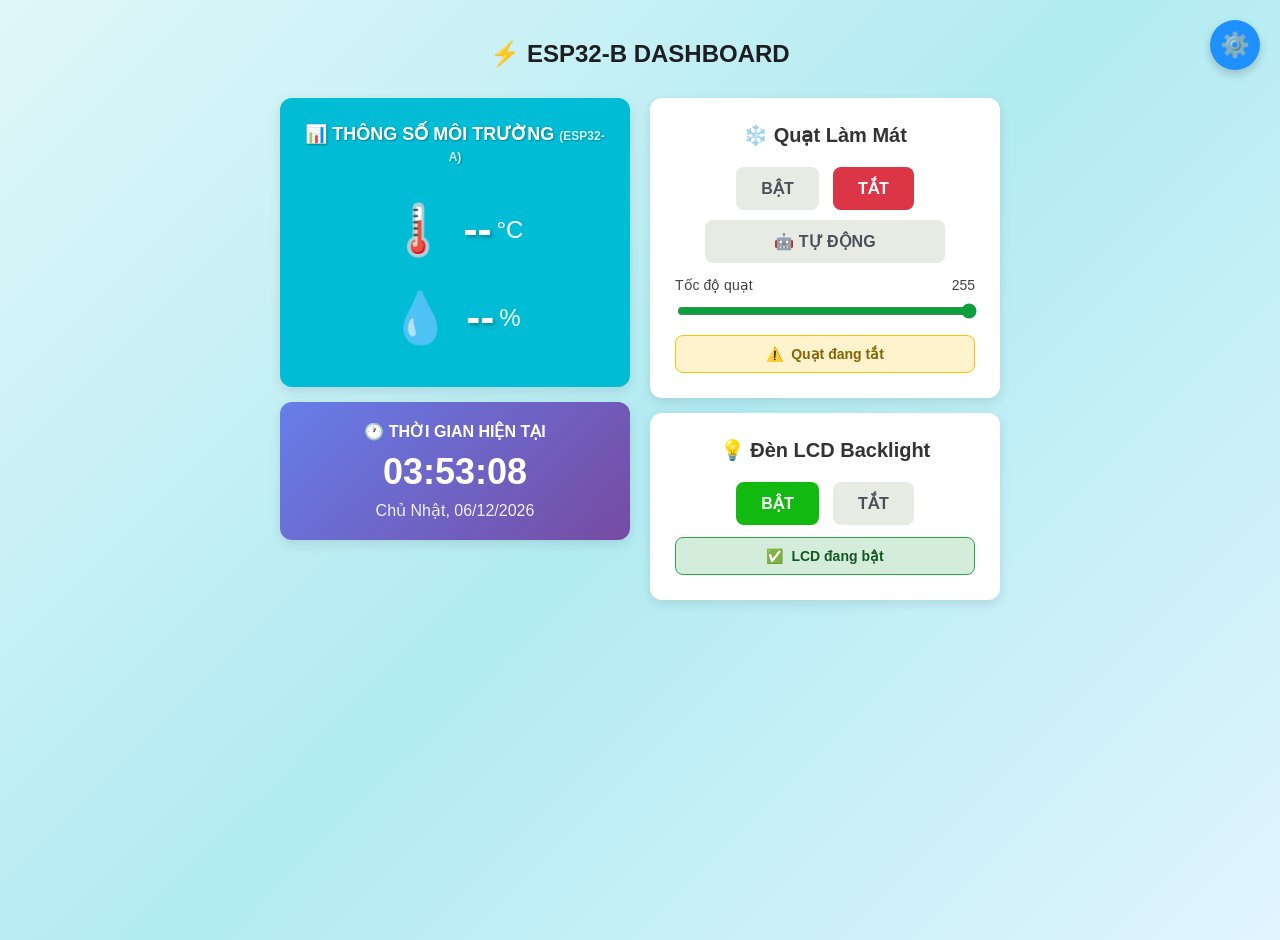
==== YoloUNO_PlatformIO-RTOS_Project_Server/data/index.html @ e5cc4c42 "remaking format with 2 esp" ====
<!DOCTYPE html>
<html lang="vi">
<head>
  <meta charset="UTF-8">
  <meta name="viewport" content="width=device-width, initial-scale=1.0">
  <title>ESP32-B Dashboard</title>
  <style>
    body { font-family: 'Segoe UI', Tahoma, Geneva, Verdana, sans-serif; background: linear-gradient(135deg, #e0f7fa 0%, #b2ebf2 50%, #e1f5fe 100%); margin: 0; padding: 20px; text-align: center; min-height: 100vh; position: relative; }
    h2 { color: #1c1e21; margin-bottom: 30px; }

    /* Settings Button */
    .settings-btn { position: absolute; top: 20px; right: 20px; background: #1e90ff; color: white; border: none; border-radius: 50%; width: 50px; height: 50px; font-size: 24px; cursor: pointer; box-shadow: 0 4px 10px rgba(0,0,0,0.2); transition: all 0.3s ease; z-index: 50; display: flex; align-items: center; justify-content: center; }
    .settings-btn:hover { background: #00bfff; transform: scale(1.1); }

    /* Modal */
    .modal-overlay { display: none; position: fixed; top: 0; left: 0; width: 100%; height: 100%; background: rgba(0,0,0,0.6); z-index: 100; align-items: center; justify-content: center; }
    .modal-content { background: linear-gradient(135deg, #1e90ff, #00bfff); padding: 30px 40px; border-radius: 20px; box-shadow: 0 6px 30px rgba(0,0,0,0.3); width: 90%; max-width: 400px; color: #fff; position: relative; text-align: center; }
    .close-btn { position: absolute; top: 15px; right: 20px; font-size: 28px; cursor: pointer; color: white; opacity: 0.8; transition: 0.3s; }
    .close-btn:hover { opacity: 1; }
    .modal-content h3 { margin-top: 0; font-size: 1.6em; margin-bottom: 20px; }
    .modal-content input[type=text], .modal-content input[type=password] { width: 100%; padding: 12px; border: none; border-radius: 12px; font-size: 1em; margin-bottom: 12px; outline: none; transition: 0.3s; box-sizing: border-box; }
    .modal-content input:focus { box-shadow: 0 0 10px #00ffcc; transform: scale(1.02); }
    .modal-content button[type=submit] { background: #00ffcc; color: #000; font-weight: bold; border: none; border-radius: 20px; padding: 12px 25px; cursor: pointer; transition: 0.3s; font-size: 1em; margin-top: 5px; }
    .modal-content button[type=submit]:hover { background: #00e0b0; transform: scale(1.05); }
    #msg { margin-top: 15px; font-weight: 500; font-size: 1em; }

    /* Dashboard */
    .main-container { display: flex; flex-wrap: wrap; justify-content: center; align-items: flex-start; gap: 20px; max-width: 900px; margin: 0 auto; }
    .left-column { display: flex; flex-direction: column; gap: 15px; }
    .sensor-card { border-radius: 12px; box-shadow: 0 4px 12px rgba(0,0,0,0.1); padding: 25px; width: 350px; box-sizing: border-box; display: flex; flex-direction: column; justify-content: center; color: white; transition: background-color 0.5s ease; background-color: #00bcd4; }
    .sensor-title { font-size: 18px; font-weight: bold; margin-bottom: 20px; text-shadow: 1px 1px 2px rgba(0,0,0,0.3); }
    .sensor-row { display: flex; align-items: center; justify-content: center; margin: 15px 0; }
    .sensor-icon { font-size: 50px; margin-right: 15px; }
    .sensor-value { font-size: 42px; font-weight: bold; text-shadow: 2px 2px 4px rgba(0,0,0,0.3); }
    .sensor-unit { font-size: 24px; margin-left: 5px; }
    .clock-card { background: linear-gradient(135deg, #667eea 0%, #764ba2 100%); border-radius: 12px; box-shadow: 0 4px 12px rgba(0,0,0,0.1); padding: 20px; width: 350px; box-sizing: border-box; color: white; }
    .clock-title { font-size: 16px; font-weight: bold; margin-bottom: 10px; }
    .clock-time { font-size: 36px; font-weight: bold; }
    .clock-date { font-size: 16px; margin-top: 8px; opacity: 0.9; }
    .controls-column { display: flex; flex-direction: column; gap: 15px; }
    .card { background-color: white; border-radius: 12px; box-shadow: 0 4px 12px rgba(0,0,0,0.1); padding: 25px; width: 350px; box-sizing: border-box; }
    .device-name { font-size: 20px; font-weight: bold; color: #333; margin-bottom: 20px; }
    .btn { border: none; border-radius: 8px; padding: 12px 25px; font-size: 16px; font-weight: bold; cursor: pointer; transition: 0.2s; margin: 0 5px; }
    .btn-on  { background-color: #e8ebe4; color: #4b4f56; }
    .btn-off { background-color: #e8ebe4; color: #4b4f56; }
    .btn-auto { background-color: #e8ebe4; color: #4b4f56; margin-top: 10px; width: 80%; padding: 12px; }
    .btn-on.active   { background-color: #11b911; color: white; }
    .btn-off.active  { background-color: #dc3545; color: white; }
    .btn-auto.active { background-color: #00bcd4; color: white; }
    .btn:active { transform: scale(0.95); }
    .alert-box { margin-top: 12px; padding: 10px 15px; border-radius: 8px; font-size: 14px; font-weight: 600; display: flex; align-items: center; gap: 8px; justify-content: center; }
    .alert-warning { background-color: #fff3cd; color: #856404; border: 1px solid #ffc107; }
    .alert-ok      { background-color: #d4edda; color: #155724; border: 1px solid #28a745; }
    .alert-info    { background-color: #cce5ff; color: #004085; border: 1px solid #b8daff; }
    .slider-wrap { margin-top: 14px; text-align: left; }
    .slider-label { display: flex; justify-content: space-between; font-size: 14px; color: #444; margin-bottom: 8px; }
    .slider-input { width: 100%; accent-color: #0d9f3d; }
    @keyframes fadeIn { from {opacity:0;} to {opacity:1;} }
  </style>
</head>
<body>

  <button class="settings-btn" id="openSettingsBtn" title="Cài đặt WiFi & CoreIOT">⚙️</button>

  <h2>⚡ ESP32-B DASHBOARD</h2>

  <!-- Modal Cài Đặt -->
  <div class="modal-overlay" id="settingsModal">
    <div class="modal-content">
      <span class="close-btn" id="closeSettingsBtn">&times;</span>
      <h3>⚙️ Cấu hình thiết bị</h3>
      <form id="ConfigForm">
          <input name="ssid"     id="ssid"   type="text"     placeholder="📶 Tên Wi-Fi (SSID)" required>
          <input name="password" id="pass"   type="password" placeholder="🔒 Mật khẩu (bỏ trống nếu không có)">
          <input name="token"    id="token"  type="text"     placeholder="🔑 TOKEN CORE IOT" required>
          <input name="server"   id="server" type="text"     placeholder="🌐 Máy chủ (VD: 192.168.1.100)" required>
          <input name="port"     id="port"   type="text"     placeholder="⚡ Cổng (VD: 1883)" required>
          <button type="submit">🚀 Lưu & Kết nối</button>
      </form>
      <div id="msg"></div>
    </div>
  </div>

  <!-- Dashboard chính -->
  <div class="main-container">
    <div class="left-column">
      <!-- Sensor Card (dữ liệu từ ESP32-A qua CoreIOT) -->
      <div class="sensor-card" id="sensorCard">
        <div class="sensor-title">📊 THÔNG SỐ MÔI TRƯỜNG <span style="font-size:12px;opacity:0.8;">(ESP32-A)</span></div>
        <div class="sensor-row">
          <span class="sensor-icon">🌡️</span>
          <span class="sensor-value" id="tempValue">--</span>
          <span class="sensor-unit">°C</span>
        </div>
        <div class="sensor-row">
          <span class="sensor-icon">💧</span>
          <span class="sensor-value" id="humidValue">--</span>
          <span class="sensor-unit">%</span>
        </div>
      </div>
      <!-- Clock -->
      <div class="clock-card">
        <div class="clock-title">🕐 THỜI GIAN HIỆN TẠI</div>
        <div class="clock-time" id="clockTime">00:00:00</div>
        <div class="clock-date" id="clockDate">--/--/----</div>
      </div>
    </div>

    <div class="controls-column">
      <!-- Quạt làm mát -->
      <div class="card">
        <div class="device-name">❄️ Quạt Làm Mát</div>
        <div>
          <button class="btn btn-on"  id="fanOnBtn"  onclick="controlDevice('fan','ON')">BẬT</button>
          <button class="btn btn-off active" id="fanOffBtn" onclick="controlDevice('fan','OFF')">TẮT</button>
        </div>
        <button class="btn btn-auto" id="fanAutoBtn" onclick="controlDevice('fan','AUTO')">🤖 TỰ ĐỘNG</button>
        <div class="slider-wrap">
          <div class="slider-label">
            <span>Tốc độ quạt</span>
            <span id="fanSpeedValue">255</span>
          </div>
          <input class="slider-input" type="range" id="fanSpeedSlider"
                 min="0" max="255" value="255"
                 oninput="onFanSpeedInput(this.value)"
                 onchange="setFanSpeed(this.value)">
        </div>
        <div class="alert-box alert-warning" id="fanAlert">
          <span>⚠️</span><span>Quạt đang tắt</span>
        </div>
      </div>

      <!-- Đèn LCD -->
      <div class="card">
        <div class="device-name">💡 Đèn LCD Backlight</div>
        <div>
          <button class="btn btn-on active" id="lcdOnBtn"  onclick="controlDevice('lcd','ON')">BẬT</button>
          <button class="btn btn-off"       id="lcdOffBtn" onclick="controlDevice('lcd','OFF')">TẮT</button>
        </div>
        <div class="alert-box alert-ok" id="lcdAlert">
          <span>✅</span><span>LCD đang bật</span>
        </div>
      </div>
    </div>
  </div>

  <script>
    // ── Modal Logic ──────────────────────────────────────────────────────────
    var modal = document.getElementById('settingsModal');
    document.getElementById('openSettingsBtn').onclick = () => modal.style.display = 'flex';
    document.getElementById('closeSettingsBtn').onclick = () => modal.style.display = 'none';
    window.onclick = e => { if (e.target == modal) modal.style.display = 'none'; };

    document.getElementById('ConfigForm').onsubmit = function(e) {
      e.preventDefault();
      var msgEl = document.getElementById('msg');
      msgEl.innerText = '🔄 Đang gửi...';
      msgEl.style.color = '#fff';

      // Gửi qua WebSocket (handleWebSocketMessage trên ESP32-B)
      var payload = JSON.stringify({
        page: 'setting',
        value: {
          ssid:     document.getElementById('ssid').value,
          password: document.getElementById('pass').value,
          token:    document.getElementById('token').value,
          server:   document.getElementById('server').value,
          port:     document.getElementById('port').value
        }
      });

      if (ws && ws.readyState === WebSocket.OPEN) {
        ws.send(payload);
        msgEl.innerText = '✅ Đã gửi! Thiết bị sẽ khởi động lại.';
        msgEl.style.color = '#00ffcc';
        setTimeout(() => modal.style.display = 'none', 2500);
      } else {
        msgEl.innerText = '⚠️ WebSocket chưa kết nối!';
        msgEl.style.color = '#ffcccc';
      }
    };

    // ── WebSocket kết nối với ESP32-B ────────────────────────────────────────
    var ws;
    function connectWS() {
      ws = new WebSocket('ws://' + location.host + '/ws');
      ws.onopen    = () => console.log('[WS] Connected');
      ws.onclose   = () => { console.log('[WS] Disconnected, retry in 3s'); setTimeout(connectWS, 3000); };
      ws.onerror   = e  => console.log('[WS] Error', e);
      ws.onmessage = e  => console.log('[WS] Message:', e.data);
    }
    connectWS();

    // ── Dashboard State ──────────────────────────────────────────────────────
    var fanState = false, lcdState = true, fanAuto = false, fanSpeed = 255;

    function controlDevice(device, state) {
      fetch('/action?dev=' + device + '&state=' + state)
        .then(r => { if (!r.ok) throw new Error('HTTP error'); return r.text(); })
        .then(() => {
          if (device === 'fan') {
            if (state === 'ON')   { fanState = true;  fanAuto = false; setFanSpeed(fanSpeed); }
            if (state === 'OFF')  { fanState = false; fanAuto = false; }
            if (state === 'AUTO') { fanAuto = true; }
            updateFanButtons(); updateFanAlert();
          } else if (device === 'lcd') {
            lcdState = (state === 'ON');
            updateLcdButtons(); updateLcdAlert();
          }
        })
        .catch(err => console.log('[Action] Error:', err));
    }

    function updateFanButtons() {
      document.getElementById('fanOnBtn').classList.remove('active');
      document.getElementById('fanOffBtn').classList.remove('active');
      document.getElementById('fanAutoBtn').classList.remove('active');
      if (fanAuto)       document.getElementById('fanAutoBtn').classList.add('active');
      else if (fanState) document.getElementById('fanOnBtn').classList.add('active');
      else               document.getElementById('fanOffBtn').classList.add('active');
    }

    function updateLcdButtons() {
      document.getElementById('lcdOnBtn').classList.toggle('active',  lcdState);
      document.getElementById('lcdOffBtn').classList.toggle('active', !lcdState);
    }

    function updateFanAlert() {
      var a = document.getElementById('fanAlert');
      if (fanAuto)       { a.className = 'alert-box alert-info';    a.innerHTML = '<span>🤖</span><span>Quạt TỰ ĐỘNG</span>'; }
      else if (fanState) { a.className = 'alert-box alert-ok';      a.innerHTML = '<span>✅</span><span>Quạt đang bật</span>'; }
      else               { a.className = 'alert-box alert-warning'; a.innerHTML = '<span>⚠️</span><span>Quạt đang tắt</span>'; }
    }

    function updateLcdAlert() {
      var a = document.getElementById('lcdAlert');
      if (lcdState) { a.className = 'alert-box alert-ok';      a.innerHTML = '<span>✅</span><span>LCD đang bật</span>'; }
      else          { a.className = 'alert-box alert-warning'; a.innerHTML = '<span>⚠️</span><span>LCD đang tắt</span>'; }
    }

    function onFanSpeedInput(v) {
      fanSpeed = Number(v);
      document.getElementById('fanSpeedValue').textContent = fanSpeed;
    }

    function setFanSpeed(v) {
      fanSpeed = Number(v);
      document.getElementById('fanSpeedValue').textContent = fanSpeed;
      fetch('/action?dev=fan&state=SPEED&value=' + fanSpeed).catch(e => console.log(e));
    }

    // ── Sensor card color (temperature heatmap) ──────────────────────────────
    function updateSensorCardColor(temp) {
      var ratio = Math.max(0, Math.min(1, (temp - 15) / (45 - 15)));
      var r, g, b;
      if (ratio < 0.5) {
        var t = ratio * 2;
        r = Math.round(t * 255); g = Math.round(188 + t * 5); b = Math.round(212 - t * 205);
      } else {
        var t = (ratio - 0.5) * 2;
        r = Math.round(255 - t * 11); g = Math.round(193 - t * 126); b = Math.round(7 + t * 47);
      }
      document.getElementById('sensorCard').style.backgroundColor = 'rgb(' + r + ',' + g + ',' + b + ')';
    }

    // ── Fetch sensor data từ ESP32-B (đọc từ xQueueSensorData) ──────────────
    function fetchSensorData() {
      fetch('/sensor')
        .then(r => r.json())
        .then(data => {
          document.getElementById('tempValue').textContent  = data.temp.toFixed(1);
          document.getElementById('humidValue').textContent = data.hum.toFixed(1);
          updateSensorCardColor(data.temp);
        })
        .catch(e => console.log('[Sensor] Error:', e));
    }

    // ── Clock ────────────────────────────────────────────────────────────────
    function updateClock() {
      var n = new Date();
      var hh = String(n.getHours()).padStart(2,'0');
      var mm = String(n.getMinutes()).padStart(2,'0');
      var ss = String(n.getSeconds()).padStart(2,'0');
      var dd = String(n.getDate()).padStart(2,'0');
      var mo = String(n.getMonth()+1).padStart(2,'0');
      var wd = ['Chủ Nhật','Thứ Hai','Thứ Ba','Thứ Tư','Thứ Năm','Thứ Sáu','Thứ Bảy'][n.getDay()];
      document.getElementById('clockTime').textContent = hh + ':' + mm + ':' + ss;
      document.getElementById('clockDate').textContent = wd + ', ' + dd + '/' + mo + '/' + n.getFullYear();
    }

    updateClock();
    setInterval(updateClock, 1000);
    fetchSensorData();
    setInterval(fetchSensorData, 2000);
  </script>
</body>
</html>
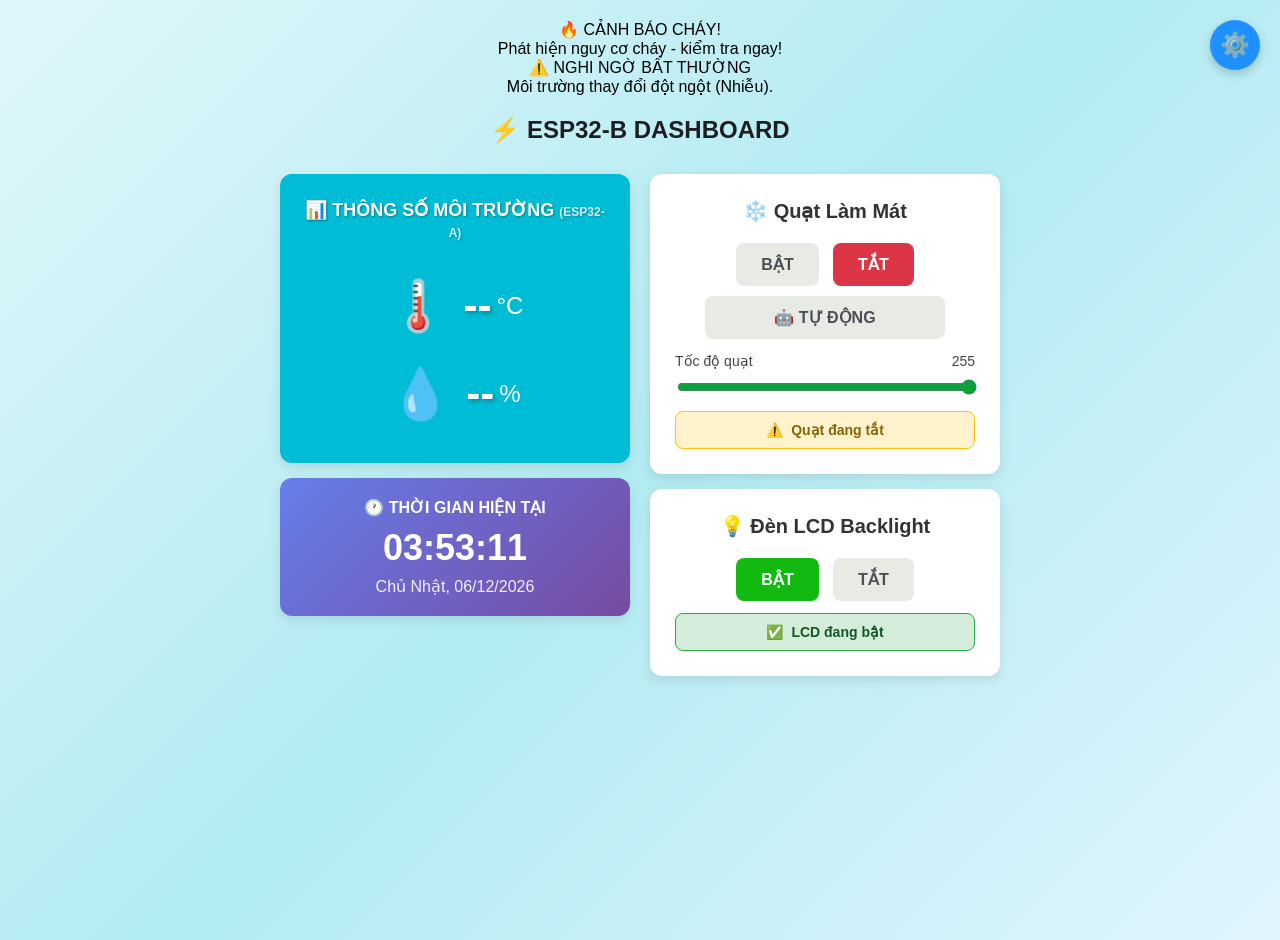
==== commit ebdc841a: "feat: integrate tinyml module and update web interface files" ====
--- a/YoloUNO_PlatformIO-RTOS_Project_Server/data/index.html
+++ b/YoloUNO_PlatformIO-RTOS_Project_Server/data/index.html
@@ -4,6 +4,7 @@
   <meta charset="UTF-8">
   <meta name="viewport" content="width=device-width, initial-scale=1.0">
   <title>ESP32-B Dashboard</title>
+  <link rel="stylesheet" href="style.css">
   <style>
     body { font-family: 'Segoe UI', Tahoma, Geneva, Verdana, sans-serif; background: linear-gradient(135deg, #e0f7fa 0%, #b2ebf2 50%, #e1f5fe 100%); margin: 0; padding: 20px; text-align: center; min-height: 100vh; position: relative; }
     h2 { color: #1c1e21; margin-bottom: 30px; }
@@ -60,6 +61,14 @@
 </head>
 <body>
 
+  <div class="tinyml-alert alert-fire" id="tinymlAlertFire">
+    <div class="tinyml-alert-title">🔥 CẢNH BÁO CHÁY!</div>
+    <div class="tinyml-alert-text">Phát hiện nguy cơ cháy - kiểm tra ngay!</div>
+  </div>
+  <div class="tinyml-alert alert-nuisance" id="tinymlAlertNuisance">
+    <div class="tinyml-alert-title">⚠️ NGHI NGỜ BẤT THƯỜNG</div>
+    <div class="tinyml-alert-text">Môi trường thay đổi đột ngột (Nhiễu).</div>
+  </div>
   <button class="settings-btn" id="openSettingsBtn" title="Cài đặt WiFi & CoreIOT">⚙️</button>
 
   <h2>⚡ ESP32-B DASHBOARD</h2>
@@ -142,7 +151,7 @@
         </div>
       </div>
     </div>
-  </div>
+  </div> 
 
   <script>
     // ── Modal Logic ──────────────────────────────────────────────────────────
@@ -294,4 +303,5 @@
     setInterval(fetchSensorData, 2000);
   </script>
 </body>
+<script src="script.js"></script>
 </html>
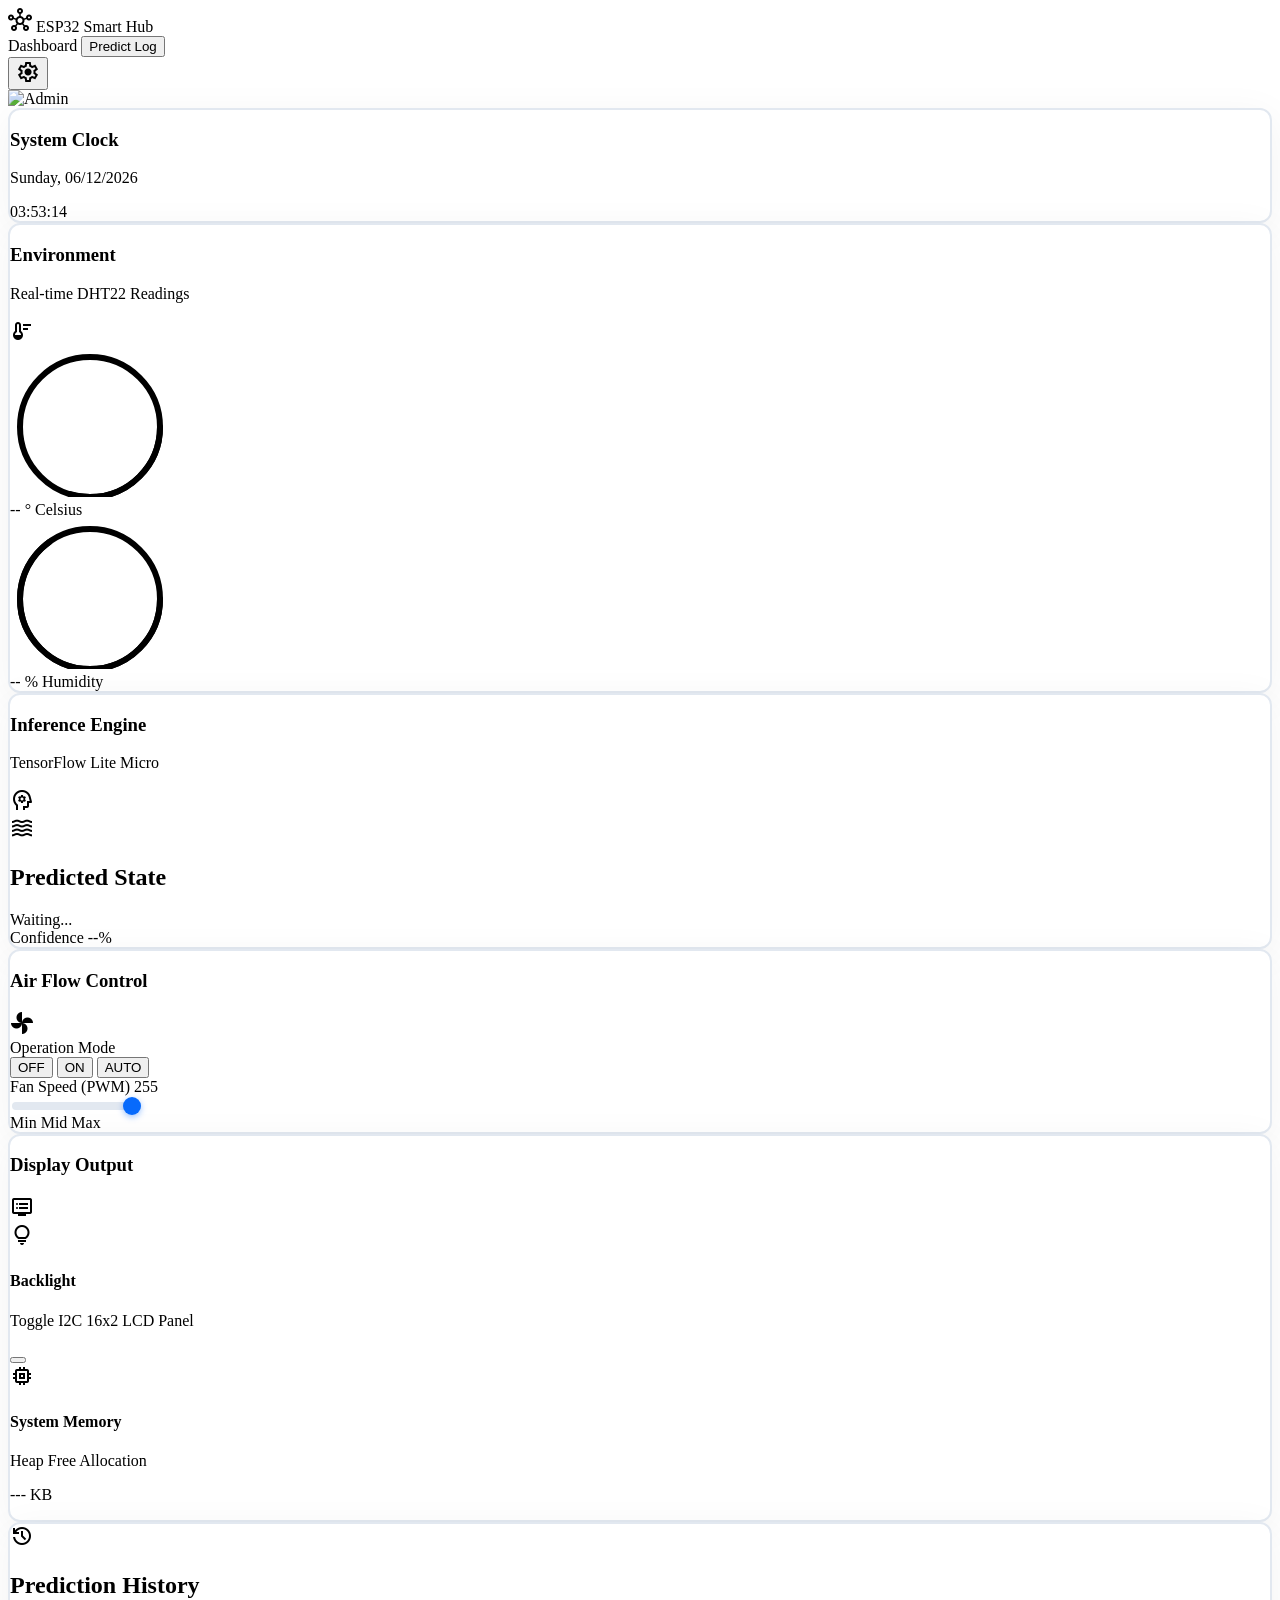
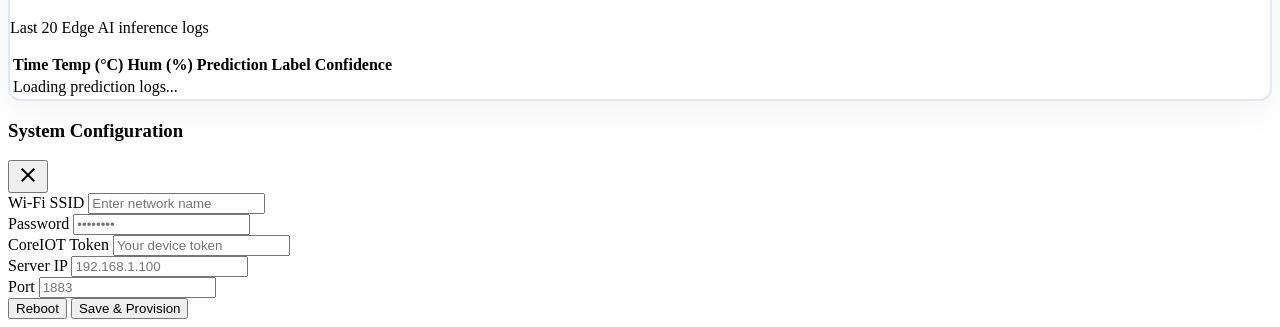
==== commit 97ea4519: "done fixed and tested" ====
--- a/YoloUNO_PlatformIO-RTOS_Project_Server/data/index.html
+++ b/YoloUNO_PlatformIO-RTOS_Project_Server/data/index.html
@@ -1,307 +1,309 @@
 <!DOCTYPE html>
-<html lang="vi">
+<html class="light" lang="en">
 <head>
-  <meta charset="UTF-8">
-  <meta name="viewport" content="width=device-width, initial-scale=1.0">
-  <title>ESP32-B Dashboard</title>
-  <link rel="stylesheet" href="style.css">
-  <style>
-    body { font-family: 'Segoe UI', Tahoma, Geneva, Verdana, sans-serif; background: linear-gradient(135deg, #e0f7fa 0%, #b2ebf2 50%, #e1f5fe 100%); margin: 0; padding: 20px; text-align: center; min-height: 100vh; position: relative; }
-    h2 { color: #1c1e21; margin-bottom: 30px; }
-
-    /* Settings Button */
-    .settings-btn { position: absolute; top: 20px; right: 20px; background: #1e90ff; color: white; border: none; border-radius: 50%; width: 50px; height: 50px; font-size: 24px; cursor: pointer; box-shadow: 0 4px 10px rgba(0,0,0,0.2); transition: all 0.3s ease; z-index: 50; display: flex; align-items: center; justify-content: center; }
-    .settings-btn:hover { background: #00bfff; transform: scale(1.1); }
-
-    /* Modal */
-    .modal-overlay { display: none; position: fixed; top: 0; left: 0; width: 100%; height: 100%; background: rgba(0,0,0,0.6); z-index: 100; align-items: center; justify-content: center; }
-    .modal-content { background: linear-gradient(135deg, #1e90ff, #00bfff); padding: 30px 40px; border-radius: 20px; box-shadow: 0 6px 30px rgba(0,0,0,0.3); width: 90%; max-width: 400px; color: #fff; position: relative; text-align: center; }
-    .close-btn { position: absolute; top: 15px; right: 20px; font-size: 28px; cursor: pointer; color: white; opacity: 0.8; transition: 0.3s; }
-    .close-btn:hover { opacity: 1; }
-    .modal-content h3 { margin-top: 0; font-size: 1.6em; margin-bottom: 20px; }
-    .modal-content input[type=text], .modal-content input[type=password] { width: 100%; padding: 12px; border: none; border-radius: 12px; font-size: 1em; margin-bottom: 12px; outline: none; transition: 0.3s; box-sizing: border-box; }
-    .modal-content input:focus { box-shadow: 0 0 10px #00ffcc; transform: scale(1.02); }
-    .modal-content button[type=submit] { background: #00ffcc; color: #000; font-weight: bold; border: none; border-radius: 20px; padding: 12px 25px; cursor: pointer; transition: 0.3s; font-size: 1em; margin-top: 5px; }
-    .modal-content button[type=submit]:hover { background: #00e0b0; transform: scale(1.05); }
-    #msg { margin-top: 15px; font-weight: 500; font-size: 1em; }
-
-    /* Dashboard */
-    .main-container { display: flex; flex-wrap: wrap; justify-content: center; align-items: flex-start; gap: 20px; max-width: 900px; margin: 0 auto; }
-    .left-column { display: flex; flex-direction: column; gap: 15px; }
-    .sensor-card { border-radius: 12px; box-shadow: 0 4px 12px rgba(0,0,0,0.1); padding: 25px; width: 350px; box-sizing: border-box; display: flex; flex-direction: column; justify-content: center; color: white; transition: background-color 0.5s ease; background-color: #00bcd4; }
-    .sensor-title { font-size: 18px; font-weight: bold; margin-bottom: 20px; text-shadow: 1px 1px 2px rgba(0,0,0,0.3); }
-    .sensor-row { display: flex; align-items: center; justify-content: center; margin: 15px 0; }
-    .sensor-icon { font-size: 50px; margin-right: 15px; }
-    .sensor-value { font-size: 42px; font-weight: bold; text-shadow: 2px 2px 4px rgba(0,0,0,0.3); }
-    .sensor-unit { font-size: 24px; margin-left: 5px; }
-    .clock-card { background: linear-gradient(135deg, #667eea 0%, #764ba2 100%); border-radius: 12px; box-shadow: 0 4px 12px rgba(0,0,0,0.1); padding: 20px; width: 350px; box-sizing: border-box; color: white; }
-    .clock-title { font-size: 16px; font-weight: bold; margin-bottom: 10px; }
-    .clock-time { font-size: 36px; font-weight: bold; }
-    .clock-date { font-size: 16px; margin-top: 8px; opacity: 0.9; }
-    .controls-column { display: flex; flex-direction: column; gap: 15px; }
-    .card { background-color: white; border-radius: 12px; box-shadow: 0 4px 12px rgba(0,0,0,0.1); padding: 25px; width: 350px; box-sizing: border-box; }
-    .device-name { font-size: 20px; font-weight: bold; color: #333; margin-bottom: 20px; }
-    .btn { border: none; border-radius: 8px; padding: 12px 25px; font-size: 16px; font-weight: bold; cursor: pointer; transition: 0.2s; margin: 0 5px; }
-    .btn-on  { background-color: #e8ebe4; color: #4b4f56; }
-    .btn-off { background-color: #e8ebe4; color: #4b4f56; }
-    .btn-auto { background-color: #e8ebe4; color: #4b4f56; margin-top: 10px; width: 80%; padding: 12px; }
-    .btn-on.active   { background-color: #11b911; color: white; }
-    .btn-off.active  { background-color: #dc3545; color: white; }
-    .btn-auto.active { background-color: #00bcd4; color: white; }
-    .btn:active { transform: scale(0.95); }
-    .alert-box { margin-top: 12px; padding: 10px 15px; border-radius: 8px; font-size: 14px; font-weight: 600; display: flex; align-items: center; gap: 8px; justify-content: center; }
-    .alert-warning { background-color: #fff3cd; color: #856404; border: 1px solid #ffc107; }
-    .alert-ok      { background-color: #d4edda; color: #155724; border: 1px solid #28a745; }
-    .alert-info    { background-color: #cce5ff; color: #004085; border: 1px solid #b8daff; }
-    .slider-wrap { margin-top: 14px; text-align: left; }
-    .slider-label { display: flex; justify-content: space-between; font-size: 14px; color: #444; margin-bottom: 8px; }
-    .slider-input { width: 100%; accent-color: #0d9f3d; }
-    @keyframes fadeIn { from {opacity:0;} to {opacity:1;} }
-  </style>
+    <meta charset="utf-8"/>
+    <meta content="width=device-width, initial-scale=1.0" name="viewport"/>
+    <title>EdgeNode IoT - ESP32 Smart Hub</title>
+    <script src="https://cdn.tailwindcss.com?plugins=forms,container-queries"></script>
+    <link href="https://fonts.googleapis.com/css2?family=Inter:wght@300;400;500;600;700;800;900&display=swap" rel="stylesheet"/>
+    <link href="https://fonts.googleapis.com/css2?family=Material+Symbols+Outlined:wght,FILL@100..700,0..1&display=swap" rel="stylesheet"/>
+    
+    <script id="tailwind-config">
+        tailwind.config = {
+            darkMode: "class",
+            theme: {
+                extend: {
+                    colors: {
+                        "primary-container": "#1e293b",
+                        "surface": "#fbf8fa",
+                        "primary": "#076afc",
+                        "primary-fixed": "#e6f0ff",
+                        "secondary-container": "#d0e1fb",
+                        "surface-container-high": "#eae7e9",
+                        "on-surface-variant": "#45474c",
+                        "secondary-fixed": "#d3e4fe",
+                        "on-surface": "#1b1b1d",
+                        "surface-container-low": "#f5f3f4",
+                        "surface-container": "#f0edef",
+                        "error": "#ba1a1a",
+                        "on-error-container": "#93000a",
+                        "background": "#F7F9FC",
+                        "outline": "#75777d",
+                        "error-container": "#ffdad6",
+                        "secondary": "#505f76",
+                    },
+                    fontFamily: {
+                        "h3": ["Inter"], "code": ["monospace"], "body-md": ["Inter"],
+                        "display": ["Inter"], "h2": ["Inter"], "body-sm": ["Inter"],
+                        "body-lg": ["Inter"], "label-caps": ["Inter"], "h1": ["Inter"]
+                    }
+                }
+            }
+        }
+    </script>
+<link rel="stylesheet" href="styles.css">
 </head>
-<body>
-
-  <div class="tinyml-alert alert-fire" id="tinymlAlertFire">
-    <div class="tinyml-alert-title">🔥 CẢNH BÁO CHÁY!</div>
-    <div class="tinyml-alert-text">Phát hiện nguy cơ cháy - kiểm tra ngay!</div>
-  </div>
-  <div class="tinyml-alert alert-nuisance" id="tinymlAlertNuisance">
-    <div class="tinyml-alert-title">⚠️ NGHI NGỜ BẤT THƯỜNG</div>
-    <div class="tinyml-alert-text">Môi trường thay đổi đột ngột (Nhiễu).</div>
-  </div>
-  <button class="settings-btn" id="openSettingsBtn" title="Cài đặt WiFi & CoreIOT">⚙️</button>
-
-  <h2>⚡ ESP32-B DASHBOARD</h2>
-
-  <!-- Modal Cài Đặt -->
-  <div class="modal-overlay" id="settingsModal">
-    <div class="modal-content">
-      <span class="close-btn" id="closeSettingsBtn">&times;</span>
-      <h3>⚙️ Cấu hình thiết bị</h3>
-      <form id="ConfigForm">
-          <input name="ssid"     id="ssid"   type="text"     placeholder="📶 Tên Wi-Fi (SSID)" required>
-          <input name="password" id="pass"   type="password" placeholder="🔒 Mật khẩu (bỏ trống nếu không có)">
-          <input name="token"    id="token"  type="text"     placeholder="🔑 TOKEN CORE IOT" required>
-          <input name="server"   id="server" type="text"     placeholder="🌐 Máy chủ (VD: 192.168.1.100)" required>
-          <input name="port"     id="port"   type="text"     placeholder="⚡ Cổng (VD: 1883)" required>
-          <button type="submit">🚀 Lưu & Kết nối</button>
-      </form>
-      <div id="msg"></div>
+<body class="font-body-md text-on-surface">
+
+    <!-- Top Navigation Bar -->
+    <header class="sticky top-0 z-40 flex items-center justify-between px-6 py-3 w-full bg-white/90 backdrop-blur-md border-b border-slate-200 shadow-sm">
+        <div class="flex items-center gap-4">
+            <span class="text-lg font-bold text-slate-900 tracking-tight flex items-center gap-2">
+                <span class="material-symbols-outlined text-primary">hub</span>
+                ESP32 Smart Hub
+            </span>
+            <div class="hidden md:flex gap-6 items-center ml-8">
+                <a id="nav-dashboard" class="text-primary border-b-2 border-primary pb-1 font-h3 font-semibold cursor-pointer transition-colors" onclick="switchView('dashboard')">Dashboard</a>
+                <button id="nav-log" class="text-slate-500 hover:text-primary transition-colors font-h3 font-medium cursor-pointer" onclick="switchView('log')">Predict Log</button>
+            </div>
+        </div>
+        <div class="flex items-center gap-4">
+            <button class="w-10 h-10 flex items-center justify-center rounded-full text-slate-500 hover:bg-slate-100 hover:text-primary transition-all" onclick="toggleModal('settings-modal')">
+                <span class="material-symbols-outlined" data-icon="settings">settings</span>
+            </button>
+            <div class="w-8 h-8 rounded-full overflow-hidden border-2 border-slate-200">
+                <img src="https://ui-avatars.com/api/?name=Admin&background=076afc&color=fff" alt="Admin"/>
+            </div>
+        </div>
+    </header>
+
+    <!-- Main Workspace Canvas -->
+    <main class="max-w-[1200px] mx-auto p-6 md:p-8">
+        
+        <!-- DASHBOARD VIEW -->
+        <div id="dashboard-view" class="view-section">
+            <div class="grid grid-cols-1 md:grid-cols-2 xl:grid-cols-12 gap-6">
+                
+                <!-- Card 1: System Time -->
+              <div class="xl:col-span-12 iot-card p-6 flex flex-col md:flex-row justify-between items-center bg-gradient-to-r from-primary-fixed to-white border-none shadow-md">
+                  <div>
+                      <h3 class="font-label-caps text-on-surface-variant uppercase tracking-wider mb-1">System Clock</h3>
+                      <p class="font-body-sm text-slate-500" id="date-display">--/--/----</p>
+                  </div>
+                  <div class="font-code text-5xl font-bold text-primary tracking-tight" id="time-display">
+                      00:00:00
+                  </div>
+              </div>
+
+                <!-- Card 2: Environment -->
+                <div class="xl:col-span-8 iot-card p-6 flex flex-col justify-between">
+                    <div class="flex justify-between items-start mb-8">
+                        <div>
+                            <h3 class="font-label-caps text-on-surface-variant uppercase tracking-wider mb-1">Environment</h3>
+                            <p class="font-body-sm text-slate-500">Real-time DHT22 Readings</p>
+                        </div>
+                        <span class="material-symbols-outlined text-slate-300" data-icon="thermostat">thermostat</span>
+                    </div>
+                    <div class="flex flex-col md:flex-row items-center justify-around gap-12 py-4">
+                        <!-- Temp -->
+                        <div class="flex flex-col items-center">
+                            <div class="relative w-40 h-40 flex items-center justify-center">
+                                <svg class="w-full h-full -rotate-90">
+                                    <circle class="text-slate-100" cx="80" cy="80" fill="transparent" r="70" stroke="currentColor" stroke-width="6"></circle>
+                                    <circle class="text-primary transition-all duration-1000" cx="80" cy="80" fill="transparent" id="temp-ring" r="70" stroke="currentColor" stroke-dasharray="440" stroke-dashoffset="310" stroke-width="6" stroke-linecap="round"></circle>
+                                </svg>
+                                <div class="absolute inset-0 flex flex-col items-center justify-center">
+                                    <span class="text-display font-display text-slate-800" id="temp-val">--</span>
+                                    <span class="font-label-caps text-slate-400 mt-1">° Celsius</span>
+                                </div>
+                            </div>
+                        </div>
+                        <!-- Humidity -->
+                        <div class="flex flex-col items-center">
+                            <div class="relative w-40 h-40 flex items-center justify-center">
+                                <svg class="w-full h-full -rotate-90">
+                                    <circle class="text-slate-100" cx="80" cy="80" fill="transparent" r="70" stroke="currentColor" stroke-width="6"></circle>
+                                    <circle class="text-[#06b6d4] transition-all duration-1000" cx="80" cy="80" fill="transparent" id="hum-ring" r="70" stroke="currentColor" stroke-dasharray="440" stroke-dashoffset="154" stroke-width="6" stroke-linecap="round"></circle>
+                                </svg>
+                                <div class="absolute inset-0 flex flex-col items-center justify-center">
+                                    <span class="text-display font-display text-slate-800" id="hum-val">--</span>
+                                    <span class="font-label-caps text-slate-400 mt-1">% Humidity</span>
+                                </div>
+                            </div>
+                        </div>
+                    </div>
+                </div>
+
+                <!-- Card 3: TinyML AI -->
+                <div class="xl:col-span-4 iot-card p-6 flex flex-col bg-white">
+                    <div class="flex justify-between items-start mb-6">
+                        <div>
+                            <h3 class="font-label-caps text-on-surface-variant uppercase tracking-wider mb-1">Inference Engine</h3>
+                            <p class="font-body-sm text-slate-500">TensorFlow Lite Micro</p>
+                        </div>
+                        <span class="material-symbols-outlined text-slate-300" data-icon="psychology">psychology</span>
+                    </div>
+                    <div class="flex-1 rounded-xl bg-slate-50 p-6 flex flex-col items-center justify-center text-center transition-colors duration-500 border border-slate-100 shadow-inner" id="ml-status-bg">
+                        <span class="material-symbols-outlined text-5xl mb-4 text-slate-400" data-icon="waves" id="ml-icon">waves</span>
+                        <h2 class="font-label-caps text-slate-500 uppercase tracking-widest mb-2">Predicted State</h2>
+                        <div class="font-h1 text-3xl font-bold tracking-tight mb-8" id="ml-state">Waiting...</div>
+                        
+                        <div class="w-full space-y-2">
+                            <div class="flex justify-between text-xs font-semibold text-slate-600 uppercase">
+                                <span>Confidence</span>
+                                <span id="ml-confidence-text">--%</span>
+                            </div>
+                            <div class="w-full bg-slate-200 h-2.5 rounded-full overflow-hidden">
+                                <div class="bg-primary h-full transition-all duration-700 ease-out" id="ml-confidence-bar" style="width: 0%"></div>
+                            </div>
+                        </div>
+                    </div>
+                </div>
+
+                <!-- Card 4: Fan Control -->
+                <div class="xl:col-span-6 iot-card p-6 bg-white">
+                    <div class="flex justify-between items-center mb-8">
+                        <h3 class="font-h2 text-h2 text-slate-800">Air Flow Control</h3>
+                        <span class="material-symbols-outlined text-slate-300">toys_fan</span>
+                    </div>
+                    <div class="space-y-8">
+                        <div>
+                            <label class="block font-label-caps text-slate-500 mb-3 uppercase tracking-wider">Operation Mode</label>
+                            <div class="flex p-1.5 bg-slate-100 rounded-xl">
+                                <button id="fan-off" class="flex-1 py-2 font-h3 text-sm font-semibold rounded-lg transition-all fan-btn-off" onclick="setFanState('OFF')">OFF</button>
+                                <button id="fan-on" class="flex-1 py-2 font-h3 text-sm font-semibold rounded-lg transition-all fan-btn-on" onclick="setFanState('ON')">ON</button>
+                                <button id="fan-auto" class="flex-1 py-2 font-h3 text-sm font-semibold rounded-lg transition-all fan-btn-auto" onclick="setFanState('AUTO')">AUTO</button>
+                            </div>
+                        </div>
+                        <div>
+                            <div class="flex justify-between mb-4">
+                                <label class="font-label-caps text-slate-500 uppercase tracking-wider">Fan Speed (PWM)</label>
+                                <span class="font-code font-bold text-primary bg-primary-fixed px-2 py-0.5 rounded" id="speed-display">255</span>
+                            </div>
+                            <input class="w-full h-2.5 bg-slate-200 rounded-lg appearance-none cursor-pointer accent-primary" id="fan-speed" max="255" min="0" oninput="updateFanSpeed(this.value)" type="range" value="255"/>
+                            <div class="flex justify-between mt-2 text-[10px] text-slate-400 font-bold uppercase">
+                                <span>Min</span>
+                                <span>Mid</span>
+                                <span>Max</span>
+                            </div>
+                        </div>
+                    </div>
+                </div>
+
+                <!-- Card 5: Display Output -->
+                <div class="xl:col-span-6 iot-card p-6 flex flex-col justify-center bg-white">
+                    <div class="flex justify-between items-center mb-8">
+                        <h3 class="font-h2 text-h2 text-slate-800">Display Output</h3>
+                        <span class="material-symbols-outlined text-slate-300">dvr</span>
+                    </div>
+                    
+                    <div class="flex-1 space-y-4">
+                        <div class="flex items-center justify-between p-6 bg-slate-50 rounded-xl border border-slate-100 shadow-sm hover:shadow-md transition-shadow">
+                            <div class="flex gap-5 items-center">
+                                <div class="w-14 h-14 rounded-full bg-blue-100 flex items-center justify-center">
+                                    <span class="material-symbols-outlined text-blue-600 text-3xl">lightbulb</span>
+                                </div>
+                                <div>
+                                    <h4 class="font-h3 text-lg font-bold text-slate-800">Backlight</h4>
+                                    <p class="text-sm text-slate-500 mt-1">Toggle I2C 16x2 LCD Panel</p>
+                                </div>
+                            </div>
+                            <button id="backlight-toggle" class="w-14 h-7 rounded-full bg-slate-300 relative transition-colors duration-300 focus:outline-none" onclick="toggleBacklight()">
+                                <div class="w-6 h-6 bg-white border border-gray-300 rounded-full shadow-sm absolute top-[2px] left-[2px] transition-transform duration-300"></div>
+                            </button>
+                        </div>
+                        
+                        <div class="flex items-center justify-between p-6 bg-slate-50 rounded-xl border border-slate-100">
+                            <div class="flex items-center gap-5">
+                                <div class="w-14 h-14 rounded-full bg-emerald-100 flex items-center justify-center">
+                                    <span class="material-symbols-outlined text-emerald-600 text-3xl">memory</span>
+                                </div>
+                                <div>
+                                    <h4 class="font-h3 text-lg font-bold text-slate-800">System Memory</h4>
+                                    <p class="text-sm text-slate-500 mt-1">Heap Free Allocation</p>
+                                </div>
+                            </div>
+                            <p id="heap-free" class="font-code text-xl font-bold text-emerald-600">--- KB</p>
+                        </div>
+                    </div>
+                </div>
+
+            </div>
+        </div>
+
+        <!-- LOG VIEW -->
+        <div id="log-view" class="view-section hidden">
+            <div class="iot-card bg-white rounded-xl overflow-hidden flex flex-col h-[calc(100vh-140px)]">
+                <div class="px-6 py-5 border-b border-gray-100 flex items-center gap-3 shrink-0 bg-slate-50/50">
+                    <div class="w-8 h-8 rounded-lg bg-primary-fixed flex items-center justify-center">
+                        <span class="material-symbols-outlined text-primary text-[18px]">history</span>
+                    </div>
+                    <div>
+                        <h2 class="text-lg font-bold text-slate-800 tracking-tight">Prediction History</h2>
+                        <p class="text-xs font-medium text-gray-500">Last 20 Edge AI inference logs</p>
+                    </div>
+                </div>
+                
+                <div class="p-6 overflow-y-auto">
+                    <div class="overflow-x-auto rounded-xl border border-slate-200">
+                        <table class="w-full text-left border-collapse">
+                            <thead class="bg-slate-50 sticky top-0 z-10 shadow-sm">
+                                <tr>
+                                    <th class="px-5 py-4 text-xs font-bold text-gray-500 uppercase tracking-wider border-b border-slate-200">Time</th>
+                                    <th class="px-5 py-4 text-xs font-bold text-gray-500 uppercase tracking-wider border-b border-slate-200">Temp (°C)</th>
+                                    <th class="px-5 py-4 text-xs font-bold text-gray-500 uppercase tracking-wider border-b border-slate-200">Hum (%)</th>
+                                    <th class="px-5 py-4 text-xs font-bold text-gray-500 uppercase tracking-wider border-b border-slate-200">Prediction Label</th>
+                                    <th class="px-5 py-4 text-xs font-bold text-gray-500 uppercase tracking-wider border-b border-slate-200">Confidence</th>
+                                </tr>
+                            </thead>
+                            <tbody id="log-table-body" class="divide-y divide-slate-100">
+                                <tr>
+                                    <td colspan="5" class="px-5 py-10 text-center text-sm font-medium text-gray-400">Loading prediction logs...</td>
+                                </tr>
+                            </tbody>
+                        </table>
+                    </div>
+                </div>
+            </div>
+        </div>
+
+    </main>
+
+    <!-- Settings Modal -->
+    <div id="settings-modal" class="fixed inset-0 z-50 modal-overlay flex items-center justify-center hidden">
+        <div class="fixed inset-0 bg-slate-900/40 backdrop-blur-sm" onclick="toggleModal('settings-modal')"></div>
+        <div class="relative w-full max-w-lg bg-white rounded-2xl shadow-2xl modal-content m-4 overflow-hidden">
+            <div class="px-6 py-4 border-b border-slate-100 flex justify-between items-center bg-slate-50">
+                <h3 class="font-h2 text-xl font-bold text-slate-800">System Configuration</h3>
+                <button class="text-slate-400 hover:text-red-500 transition-colors" onclick="toggleModal('settings-modal')">
+                    <span class="material-symbols-outlined">close</span>
+                </button>
+            </div>
+            <form id="settings-form" class="p-6 space-y-5">
+                <div class="grid grid-cols-2 gap-5">
+                    <div class="col-span-2">
+                        <label class="block text-sm font-semibold text-slate-700 mb-1.5">Wi-Fi SSID</label>
+                        <input type="text" id="wifi-ssid" required class="w-full px-4 py-2.5 bg-slate-50 border border-slate-200 rounded-lg focus:ring-2 focus:ring-primary focus:border-primary outline-none transition-all" placeholder="Enter network name">
+                    </div>
+                    <div class="col-span-2">
+                        <label class="block text-sm font-semibold text-slate-700 mb-1.5">Password</label>
+                        <input type="password" id="wifi-password" class="w-full px-4 py-2.5 bg-slate-50 border border-slate-200 rounded-lg focus:ring-2 focus:ring-primary focus:border-primary outline-none transition-all" placeholder="••••••••">
+                    </div>
+                    <div class="col-span-2 border-t border-slate-100 pt-4">
+                        <label class="block text-sm font-semibold text-slate-700 mb-1.5">CoreIOT Token</label>
+                        <input type="text" id="coreiot-token" required class="w-full px-4 py-2.5 bg-slate-50 border border-slate-200 rounded-lg focus:ring-2 focus:ring-primary focus:border-primary outline-none transition-all" placeholder="Your device token">
+                    </div>
+                    <div>
+                        <label class="block text-sm font-semibold text-slate-700 mb-1.5">Server IP</label>
+                        <input type="text" id="server-ip" required class="w-full px-4 py-2.5 bg-slate-50 border border-slate-200 rounded-lg focus:ring-2 focus:ring-primary focus:border-primary outline-none transition-all" placeholder="192.168.1.100">
+                    </div>
+                    <div>
+                        <label class="block text-sm font-semibold text-slate-700 mb-1.5">Port</label>
+                        <input type="number" id="server-port" required class="w-full px-4 py-2.5 bg-slate-50 border border-slate-200 rounded-lg focus:ring-2 focus:ring-primary focus:border-primary outline-none transition-all" placeholder="1883">
+                    </div>
+                </div>
+                <div class="pt-6 flex gap-4">
+                    <button type="button" class="w-1/3 py-3 bg-red-50 text-red-600 border border-red-200 hover:bg-red-100 hover:border-red-300 rounded-xl font-semibold shadow-sm transition-all" onclick="alert('Rebooting device...')">
+                        Reboot
+                    </button>
+                    <button type="submit" class="w-2/3 py-3 bg-primary text-white hover:bg-[#0658d9] rounded-xl font-semibold shadow-lg transition-all">
+                        Save & Provision
+                    </button>
+                </div>
+            </form>
+        </div>
     </div>
-  </div>
-
-  <!-- Dashboard chính -->
-  <div class="main-container">
-    <div class="left-column">
-      <!-- Sensor Card (dữ liệu từ ESP32-A qua CoreIOT) -->
-      <div class="sensor-card" id="sensorCard">
-        <div class="sensor-title">📊 THÔNG SỐ MÔI TRƯỜNG <span style="font-size:12px;opacity:0.8;">(ESP32-A)</span></div>
-        <div class="sensor-row">
-          <span class="sensor-icon">🌡️</span>
-          <span class="sensor-value" id="tempValue">--</span>
-          <span class="sensor-unit">°C</span>
-        </div>
-        <div class="sensor-row">
-          <span class="sensor-icon">💧</span>
-          <span class="sensor-value" id="humidValue">--</span>
-          <span class="sensor-unit">%</span>
-        </div>
-      </div>
-      <!-- Clock -->
-      <div class="clock-card">
-        <div class="clock-title">🕐 THỜI GIAN HIỆN TẠI</div>
-        <div class="clock-time" id="clockTime">00:00:00</div>
-        <div class="clock-date" id="clockDate">--/--/----</div>
-      </div>
-    </div>
-
-    <div class="controls-column">
-      <!-- Quạt làm mát -->
-      <div class="card">
-        <div class="device-name">❄️ Quạt Làm Mát</div>
-        <div>
-          <button class="btn btn-on"  id="fanOnBtn"  onclick="controlDevice('fan','ON')">BẬT</button>
-          <button class="btn btn-off active" id="fanOffBtn" onclick="controlDevice('fan','OFF')">TẮT</button>
-        </div>
-        <button class="btn btn-auto" id="fanAutoBtn" onclick="controlDevice('fan','AUTO')">🤖 TỰ ĐỘNG</button>
-        <div class="slider-wrap">
-          <div class="slider-label">
-            <span>Tốc độ quạt</span>
-            <span id="fanSpeedValue">255</span>
-          </div>
-          <input class="slider-input" type="range" id="fanSpeedSlider"
-                 min="0" max="255" value="255"
-                 oninput="onFanSpeedInput(this.value)"
-                 onchange="setFanSpeed(this.value)">
-        </div>
-        <div class="alert-box alert-warning" id="fanAlert">
-          <span>⚠️</span><span>Quạt đang tắt</span>
-        </div>
-      </div>
-
-      <!-- Đèn LCD -->
-      <div class="card">
-        <div class="device-name">💡 Đèn LCD Backlight</div>
-        <div>
-          <button class="btn btn-on active" id="lcdOnBtn"  onclick="controlDevice('lcd','ON')">BẬT</button>
-          <button class="btn btn-off"       id="lcdOffBtn" onclick="controlDevice('lcd','OFF')">TẮT</button>
-        </div>
-        <div class="alert-box alert-ok" id="lcdAlert">
-          <span>✅</span><span>LCD đang bật</span>
-        </div>
-      </div>
-    </div>
-  </div> 
-
-  <script>
-    // ── Modal Logic ──────────────────────────────────────────────────────────
-    var modal = document.getElementById('settingsModal');
-    document.getElementById('openSettingsBtn').onclick = () => modal.style.display = 'flex';
-    document.getElementById('closeSettingsBtn').onclick = () => modal.style.display = 'none';
-    window.onclick = e => { if (e.target == modal) modal.style.display = 'none'; };
-
-    document.getElementById('ConfigForm').onsubmit = function(e) {
-      e.preventDefault();
-      var msgEl = document.getElementById('msg');
-      msgEl.innerText = '🔄 Đang gửi...';
-      msgEl.style.color = '#fff';
-
-      // Gửi qua WebSocket (handleWebSocketMessage trên ESP32-B)
-      var payload = JSON.stringify({
-        page: 'setting',
-        value: {
-          ssid:     document.getElementById('ssid').value,
-          password: document.getElementById('pass').value,
-          token:    document.getElementById('token').value,
-          server:   document.getElementById('server').value,
-          port:     document.getElementById('port').value
-        }
-      });
-
-      if (ws && ws.readyState === WebSocket.OPEN) {
-        ws.send(payload);
-        msgEl.innerText = '✅ Đã gửi! Thiết bị sẽ khởi động lại.';
-        msgEl.style.color = '#00ffcc';
-        setTimeout(() => modal.style.display = 'none', 2500);
-      } else {
-        msgEl.innerText = '⚠️ WebSocket chưa kết nối!';
-        msgEl.style.color = '#ffcccc';
-      }
-    };
-
-    // ── WebSocket kết nối với ESP32-B ────────────────────────────────────────
-    var ws;
-    function connectWS() {
-      ws = new WebSocket('ws://' + location.host + '/ws');
-      ws.onopen    = () => console.log('[WS] Connected');
-      ws.onclose   = () => { console.log('[WS] Disconnected, retry in 3s'); setTimeout(connectWS, 3000); };
-      ws.onerror   = e  => console.log('[WS] Error', e);
-      ws.onmessage = e  => console.log('[WS] Message:', e.data);
-    }
-    connectWS();
-
-    // ── Dashboard State ──────────────────────────────────────────────────────
-    var fanState = false, lcdState = true, fanAuto = false, fanSpeed = 255;
-
-    function controlDevice(device, state) {
-      fetch('/action?dev=' + device + '&state=' + state)
-        .then(r => { if (!r.ok) throw new Error('HTTP error'); return r.text(); })
-        .then(() => {
-          if (device === 'fan') {
-            if (state === 'ON')   { fanState = true;  fanAuto = false; setFanSpeed(fanSpeed); }
-            if (state === 'OFF')  { fanState = false; fanAuto = false; }
-            if (state === 'AUTO') { fanAuto = true; }
-            updateFanButtons(); updateFanAlert();
-          } else if (device === 'lcd') {
-            lcdState = (state === 'ON');
-            updateLcdButtons(); updateLcdAlert();
-          }
-        })
-        .catch(err => console.log('[Action] Error:', err));
-    }
-
-    function updateFanButtons() {
-      document.getElementById('fanOnBtn').classList.remove('active');
-      document.getElementById('fanOffBtn').classList.remove('active');
-      document.getElementById('fanAutoBtn').classList.remove('active');
-      if (fanAuto)       document.getElementById('fanAutoBtn').classList.add('active');
-      else if (fanState) document.getElementById('fanOnBtn').classList.add('active');
-      else               document.getElementById('fanOffBtn').classList.add('active');
-    }
-
-    function updateLcdButtons() {
-      document.getElementById('lcdOnBtn').classList.toggle('active',  lcdState);
-      document.getElementById('lcdOffBtn').classList.toggle('active', !lcdState);
-    }
-
-    function updateFanAlert() {
-      var a = document.getElementById('fanAlert');
-      if (fanAuto)       { a.className = 'alert-box alert-info';    a.innerHTML = '<span>🤖</span><span>Quạt TỰ ĐỘNG</span>'; }
-      else if (fanState) { a.className = 'alert-box alert-ok';      a.innerHTML = '<span>✅</span><span>Quạt đang bật</span>'; }
-      else               { a.className = 'alert-box alert-warning'; a.innerHTML = '<span>⚠️</span><span>Quạt đang tắt</span>'; }
-    }
-
-    function updateLcdAlert() {
-      var a = document.getElementById('lcdAlert');
-      if (lcdState) { a.className = 'alert-box alert-ok';      a.innerHTML = '<span>✅</span><span>LCD đang bật</span>'; }
-      else          { a.className = 'alert-box alert-warning'; a.innerHTML = '<span>⚠️</span><span>LCD đang tắt</span>'; }
-    }
-
-    function onFanSpeedInput(v) {
-      fanSpeed = Number(v);
-      document.getElementById('fanSpeedValue').textContent = fanSpeed;
-    }
-
-    function setFanSpeed(v) {
-      fanSpeed = Number(v);
-      document.getElementById('fanSpeedValue').textContent = fanSpeed;
-      fetch('/action?dev=fan&state=SPEED&value=' + fanSpeed).catch(e => console.log(e));
-    }
-
-    // ── Sensor card color (temperature heatmap) ──────────────────────────────
-    function updateSensorCardColor(temp) {
-      var ratio = Math.max(0, Math.min(1, (temp - 15) / (45 - 15)));
-      var r, g, b;
-      if (ratio < 0.5) {
-        var t = ratio * 2;
-        r = Math.round(t * 255); g = Math.round(188 + t * 5); b = Math.round(212 - t * 205);
-      } else {
-        var t = (ratio - 0.5) * 2;
-        r = Math.round(255 - t * 11); g = Math.round(193 - t * 126); b = Math.round(7 + t * 47);
-      }
-      document.getElementById('sensorCard').style.backgroundColor = 'rgb(' + r + ',' + g + ',' + b + ')';
-    }
-
-    // ── Fetch sensor data từ ESP32-B (đọc từ xQueueSensorData) ──────────────
-    function fetchSensorData() {
-      fetch('/sensor')
-        .then(r => r.json())
-        .then(data => {
-          document.getElementById('tempValue').textContent  = data.temp.toFixed(1);
-          document.getElementById('humidValue').textContent = data.hum.toFixed(1);
-          updateSensorCardColor(data.temp);
-        })
-        .catch(e => console.log('[Sensor] Error:', e));
-    }
-
-    // ── Clock ────────────────────────────────────────────────────────────────
-    function updateClock() {
-      var n = new Date();
-      var hh = String(n.getHours()).padStart(2,'0');
-      var mm = String(n.getMinutes()).padStart(2,'0');
-      var ss = String(n.getSeconds()).padStart(2,'0');
-      var dd = String(n.getDate()).padStart(2,'0');
-      var mo = String(n.getMonth()+1).padStart(2,'0');
-      var wd = ['Chủ Nhật','Thứ Hai','Thứ Ba','Thứ Tư','Thứ Năm','Thứ Sáu','Thứ Bảy'][n.getDay()];
-      document.getElementById('clockTime').textContent = hh + ':' + mm + ':' + ss;
-      document.getElementById('clockDate').textContent = wd + ', ' + dd + '/' + mo + '/' + n.getFullYear();
-    }
-
-    updateClock();
-    setInterval(updateClock, 1000);
-    fetchSensorData();
-    setInterval(fetchSensorData, 2000);
-  </script>
+
+    <script src="script.js"></script>
 </body>
-<script src="script.js"></script>
 </html>
--- a/YoloUNO_PlatformIO-RTOS_Project_Server/data/styles.css
+++ b/YoloUNO_PlatformIO-RTOS_Project_Server/data/styles.css
@@ -0,0 +1,121 @@
+/* ==================================================
+   ESP32 Smart Hub - Custom Styles
+   ================================================== */
+
+:root {
+  --primary: #076afc;
+}
+
+/* Base Card Enhancements */
+.iot-card {
+    background-color: #ffffff;
+    border: 2px solid #E2E8F0;
+    border-radius: 12px;
+    box-shadow: 0 8px 40px rgba(0,0,0,0.05);
+    transition: border-color 0.2s ease;
+}
+
+.iot-card:hover {
+    box-shadow: 0 6px 20px rgba(7, 106, 252, 0.12);
+}
+
+/* View Transitions (Dashboard <-> Log View) */
+#dashboard-view,
+#log-view {
+    animation: fadeIn 0.3s cubic-bezier(0.4, 0, 0.2, 1) forwards;
+}
+
+@keyframes fadeIn {
+    from {
+        opacity: 0;
+        transform: translateY(10px);
+    }
+    to {
+        opacity: 1;
+        transform: translateY(0);
+    }
+}
+
+/* Fan Segmented Control Buttons */
+#fan-off.active { background-color: #ef4444; color: white; border-color: #ef4444; }
+#fan-on.active { background-color: #10b981; color: white; border-color: #10b981; }
+#fan-auto.active { background-color: var(--primary); color: white; border-color: var(--primary); }
+
+/* Custom Range Slider (Fan Speed) */
+input[type=range] {
+    -webkit-appearance: none;
+    appearance: none;
+    background: transparent;
+}
+input[type=range]:focus { outline: none; }
+
+input[type=range]::-webkit-slider-thumb {
+    -webkit-appearance: none;
+    height: 18px;
+    width: 18px;
+    border-radius: 50%;
+    background: var(--primary);
+    cursor: pointer;
+    box-shadow: 0 2px 6px rgba(7, 106, 252, 0.4);
+    margin-top: -5px; 
+    transition: transform 0.1s;
+}
+input[type=range]::-webkit-slider-thumb:active { transform: scale(1.15); }
+
+input[type=range]::-webkit-slider-runnable-track {
+    width: 100%;
+    height: 8px;
+    cursor: pointer;
+    background: #e2e8f0;
+    border-radius: 4px;
+}
+
+/* Prediction Badges (Log Table) */
+.badge {
+    display: inline-flex;
+    align-items: center;
+    padding: 2px 8px;
+    border-radius: 6px;
+    font-size: 10px;
+    font-weight: 700;
+    text-transform: uppercase;
+    letter-spacing: 0.05em;
+    border: 1px solid transparent;
+}
+
+.badge-background { background-color: #f3f4f6; color: #4b5563; border-color: #e5e7eb; }
+.badge-fire { background-color: #fef2f2; color: #b91c1c; border-color: #fca5a5; }
+.badge-nuisance { background-color: #fffbeb; color: #d97706; border-color: #fcd34d; }
+
+/* Mini Progress Bar for Confidence in Table */
+.mini-progress {
+    width: 60px;
+    height: 6px;
+    background-color: #e2e8f0;
+    border-radius: 3px;
+    overflow: hidden;
+}
+
+.mini-progress-bar {
+    height: 100%;
+    background-color: var(--primary);
+    border-radius: 3px;
+    transition: width 0.5s ease-out;
+}
+
+/* Custom Table Scrollbar */
+::-webkit-scrollbar { width: 6px; height: 6px; }
+::-webkit-scrollbar-track { background: #f8fafc; border-radius: 3px; }
+::-webkit-scrollbar-thumb { background: #cbd5e1; border-radius: 3px; }
+::-webkit-scrollbar-thumb:hover { background: #94a3b8; }
+
+/* Backlight Toggle Fixed */
+#backlight-toggle > div {
+    /* Button: w-14 (56px) h-7 (28px) */
+    /* Thumb: w-6 (24px) h-6 (24px) */
+    /* Available travel: 56 - 24 - 2 - 2 = 28px */
+    transform: translateX(0px);
+}
+#backlight-toggle > div.translate-x-full {
+    transform: translateX(28px);
+}
